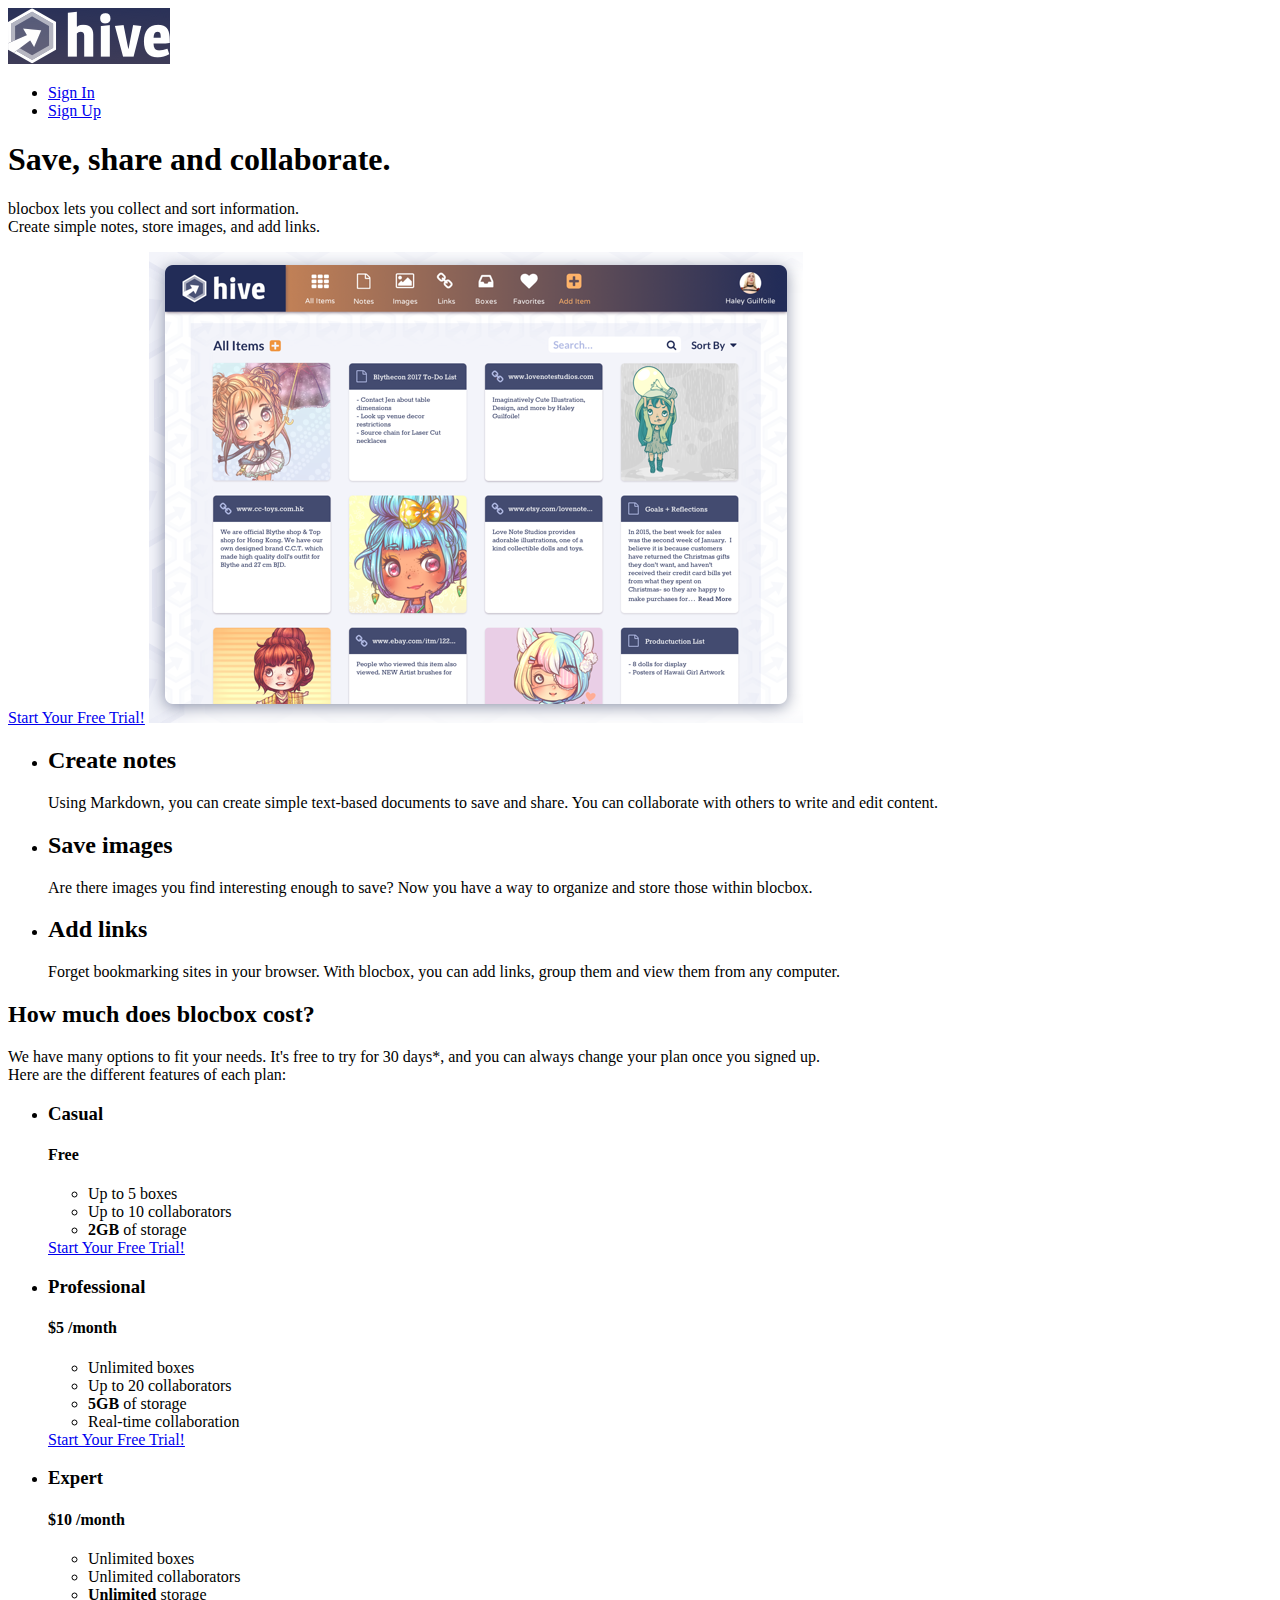
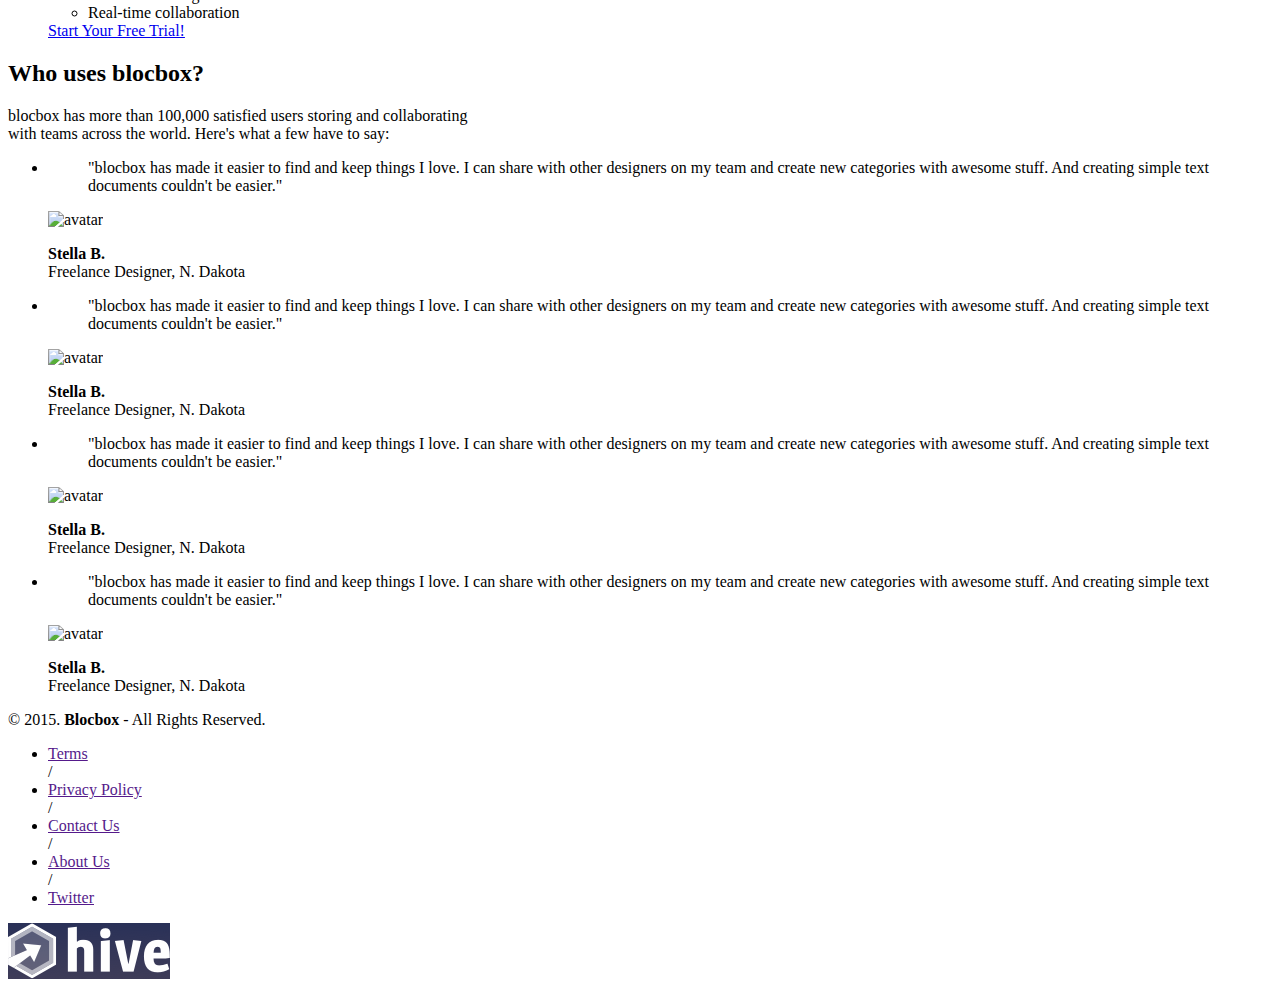
==== index.html @ 85433d08 "html for homepage, and logo / screenshot images added" ====
<!DOCTYPE html>
 <html lang="en-us">
 <head>
   <meta http-equiv="X-UA-Compatible" content="IE=Edge">
   <meta name="viewport" content="width=device-width, initial-scale=1">
   <meta charset="UTF-8">
   <title>Save, share and collaborate | Blocbox</title>

  <!-- Google Fonts -->
  <link href='http://fonts.googleapis.com/css?family=Lato:300,400,700,300italic,400italic,700italic|Varela+Round' rel='stylesheet' type='text/css'>
     
</head>
 <body>
      <!-- Hero -->
 <header>
   <nav class="container">
     <div class="one-half">
       <a href="index.html" class="site-logo"><img src="images/site-logo.png" alt="Blocbox" /></a>
     </div>
     <div class="one-half">
       <ul>
         <li><a href="signin.html">Sign In</a></li>
         <li class="btn-outline"><a href="signup.html">Sign Up</a></li>
       </ul>
     </div>
   </nav>
   <div class="container hero">
     <h1>Save, share and collaborate.</h1>
     <p>blocbox lets you collect and sort information.<br/>Create simple notes, store images, and add links.</p>
     <a href="signup.html" class="btn">Start Your Free Trial!</a>
     <img src="images/dashboard.png" alt="Blocbox" />
   </div>
 </header>
     <main role="main">
   <!-- Benefits -->
   <section class="benefits">
     <ul class="container">
       <li class="one-third">
         <h2>Create notes</h2>
         <p>Using Markdown, you can create simple text-based documents to save and share. You can collaborate with others to write and edit content.</p>
       </li>
       <li class="one-third">
         <h2>Save images</h2>
         <p>Are there images you find interesting enough to save? Now you have a way to organize and store those within blocbox.</p>
       </li>
       <li class="one-third">
         <h2>Add links</h2>
         <p>Forget bookmarking sites in your browser. With blocbox, you can add links, group them and view them from any computer.</p>
       </li>
     </ul>
   </section>
         
 <!-- Pricing -->
 <section class="pricing">
   <div class="container">
     <h2>How much does blocbox cost?</h2>
     <p>We have many options to fit your needs. It's free to try for 30 days*, and you can always change your plan once you signed up. <br/>Here are the different features of each plan:</p>
   </div>
   <ul class="container">
     <li class="one-third">
       <div class="box">
         <h3>Casual</h3>
         <h4>Free</h4>
         <ul>
           <li>Up to 5 boxes</li>
           <li>Up to 10 collaborators</li>
           <li><strong>2GB</strong> of storage</li>
         </ul>
         <a href="signup.html" class="btn">Start Your Free Trial!</a>
       </div>
     </li>
           <li class="one-third">
      <div class="box middle">
        <h3>Professional</h3>
        <h4><span>$</span>5 <span class="month">/month</span></h4>
        <ul>
          <li>Unlimited boxes</li>
          <li>Up to 20 collaborators</li>
          <li><strong>5GB</strong> of storage</li>
          <li>Real-time collaboration</li>
        </ul>
        <a href="signup.html" class="btn">Start Your Free Trial!</a>
      </div>
    </li>
    <li class="one-third">
      <div class="box">
        <h3>Expert</h3>
        <h4><span>$</span>10 <span class="month">/month</span></h4>
        <ul>
          <li>Unlimited boxes</li>
          <li>Unlimited collaborators</li>
          <li><strong>Unlimited</strong> storage</li>
          <li>Real-time collaboration</li>
        </ul>
        <a href="signup.html" class="btn">Start Your Free Trial!</a>
      </div>
    </li>
   </ul>
     
 </section>
         
 <!-- Testimonials -->
 <section class="testimonials">
   <div class="container">
     <h2>Who uses blocbox?</h2>
     <p>blocbox has more than 100,000 satisfied users storing and collaborating<br/> with teams across the world. Here's what a few have to say:</p>
   </div>
   <ul class="container">
     <li class="one-fourth">
       <blockquote>"blocbox has made it easier to find and keep things I love. I can share with other designers on my team and create new categories with awesome stuff. And creating simple text documents couldn't be easier."
       </blockquote>
       <img src="https://s3.amazonaws.com/uifaces/faces/twitter/jsa/128.jpg" alt="avatar">
       <p class="name"><strong>Stella B.</strong><br/>Freelance Designer, N. Dakota</p>
     </li>  
        <li class="one-fourth">
    <blockquote>"blocbox has made it easier to find and keep things I love. I can share with other designers on my team and create new categories with awesome stuff. And creating simple text documents couldn't be easier."
    </blockquote>
    <img src="https://s3.amazonaws.com/uifaces/faces/twitter/jsa/128.jpg" alt="avatar">
    <p class="name"><strong>Stella B.</strong><br/>Freelance Designer, N. Dakota</p>
  </li>
  <li class="one-fourth">
    <blockquote>"blocbox has made it easier to find and keep things I love. I can share with other designers on my team and create new categories with awesome stuff. And creating simple text documents couldn't be easier."
    </blockquote>
    <img src="https://s3.amazonaws.com/uifaces/faces/twitter/jsa/128.jpg" alt="avatar">
    <p class="name"><strong>Stella B.</strong><br/>Freelance Designer, N. Dakota</p>
  </li>
  <li class="one-fourth">
    <blockquote>"blocbox has made it easier to find and keep things I love. I can share with other designers on my team and create new categories with awesome stuff. And creating simple text documents couldn't be easier."
    </blockquote>
    <img src="https://s3.amazonaws.com/uifaces/faces/twitter/jsa/128.jpg" alt="avatar">
    <p class="name"><strong>Stella B.</strong><br/>Freelance Designer, N. Dakota</p>
  </li>     
  </ul>
 </section>
 </main>
      
 <!-- Footer -->
 <footer>
   <div class="container footer-nav-block">
       <div class="left-footer-block one-third">
         <p class="copyright-block">&copy; 2015. <strong>Blocbox</strong> - All Rights Reserved.</p>
       </div>
       <nav class="link-block middle-footer-block one-third">
         <ul>
           <li><a href="">Terms</a></li> /
           <li><a href="">Privacy Policy</a></li> /
           <li><a href="">Contact Us</a></li> /
           <li><a href="">About Us</a></li> /
           <li><a href="">Twitter</a></li>
         </ul>
       </nav>
       <div class="right-footer-block one-third">
         <img class="logo" src="images/site-logo.png" alt="Blocbox" />
       </div>
   </div>
 </footer>
 
 </body>
 </html>
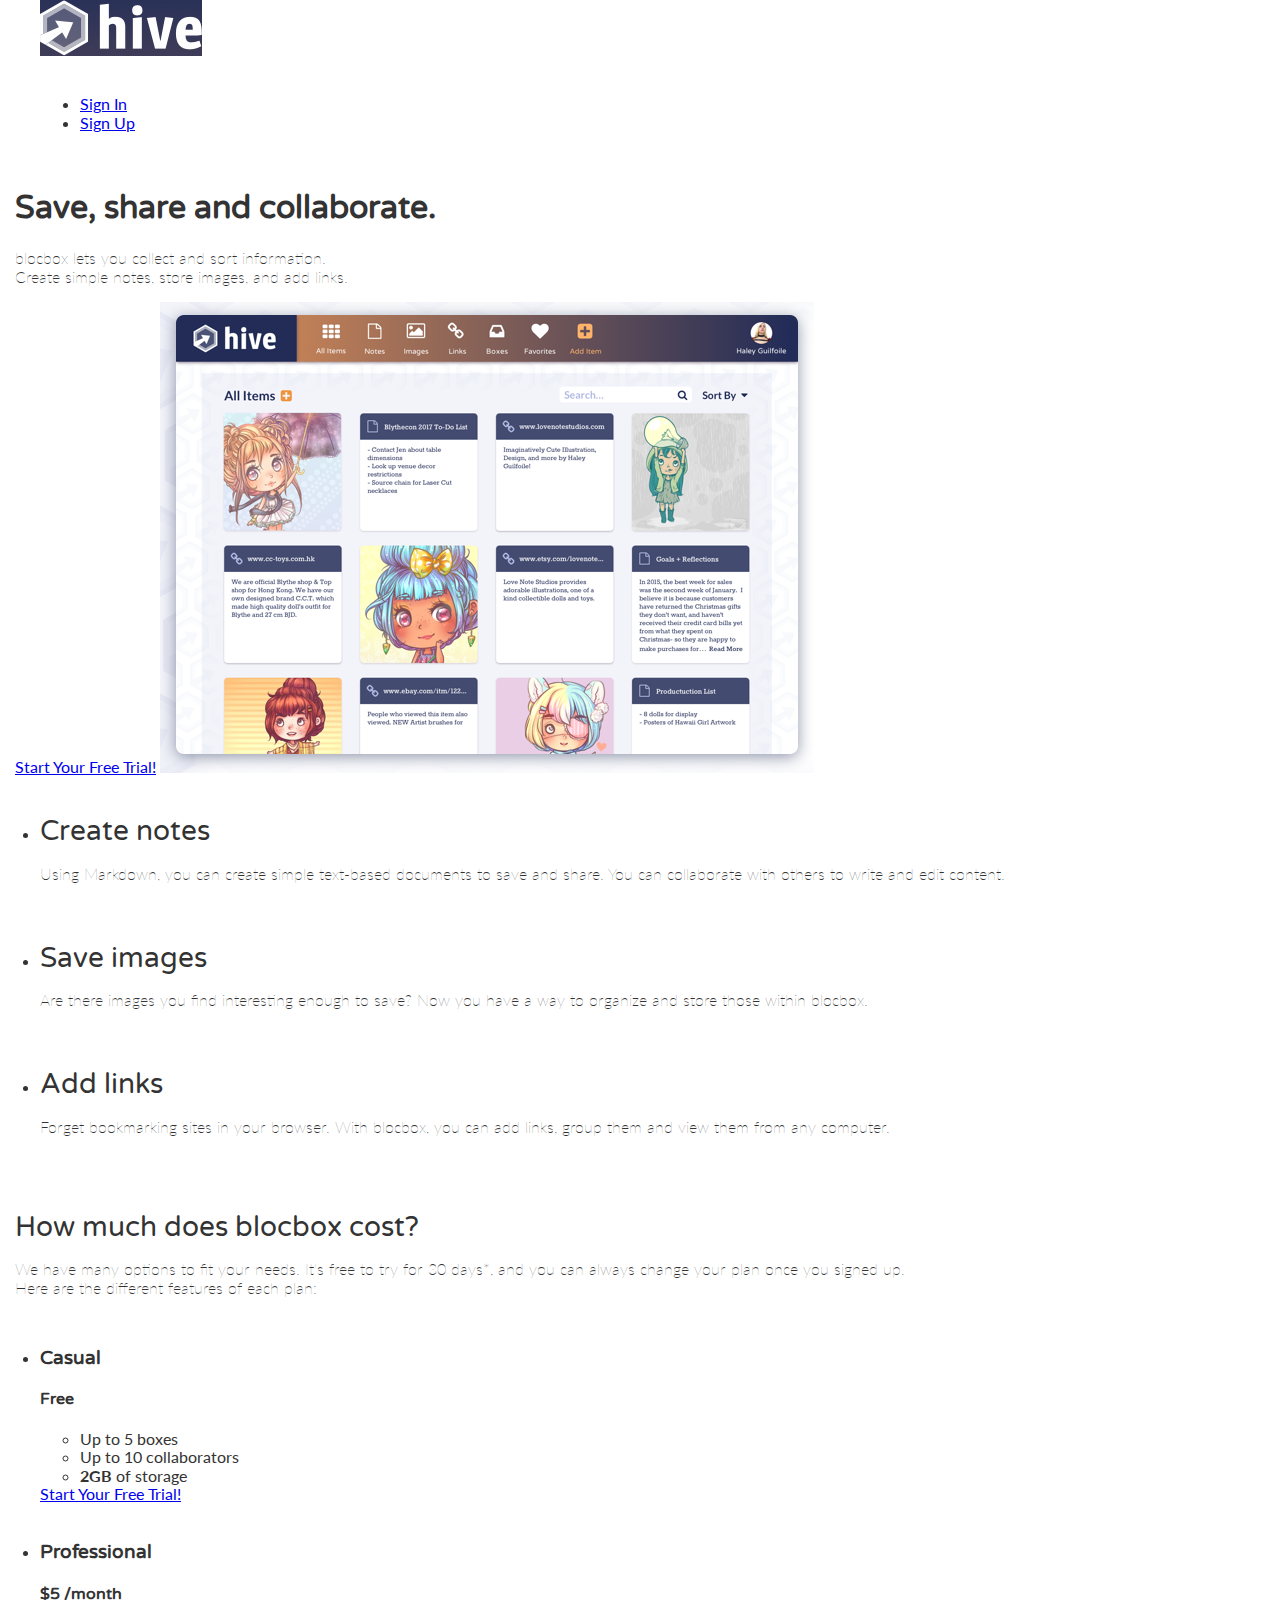
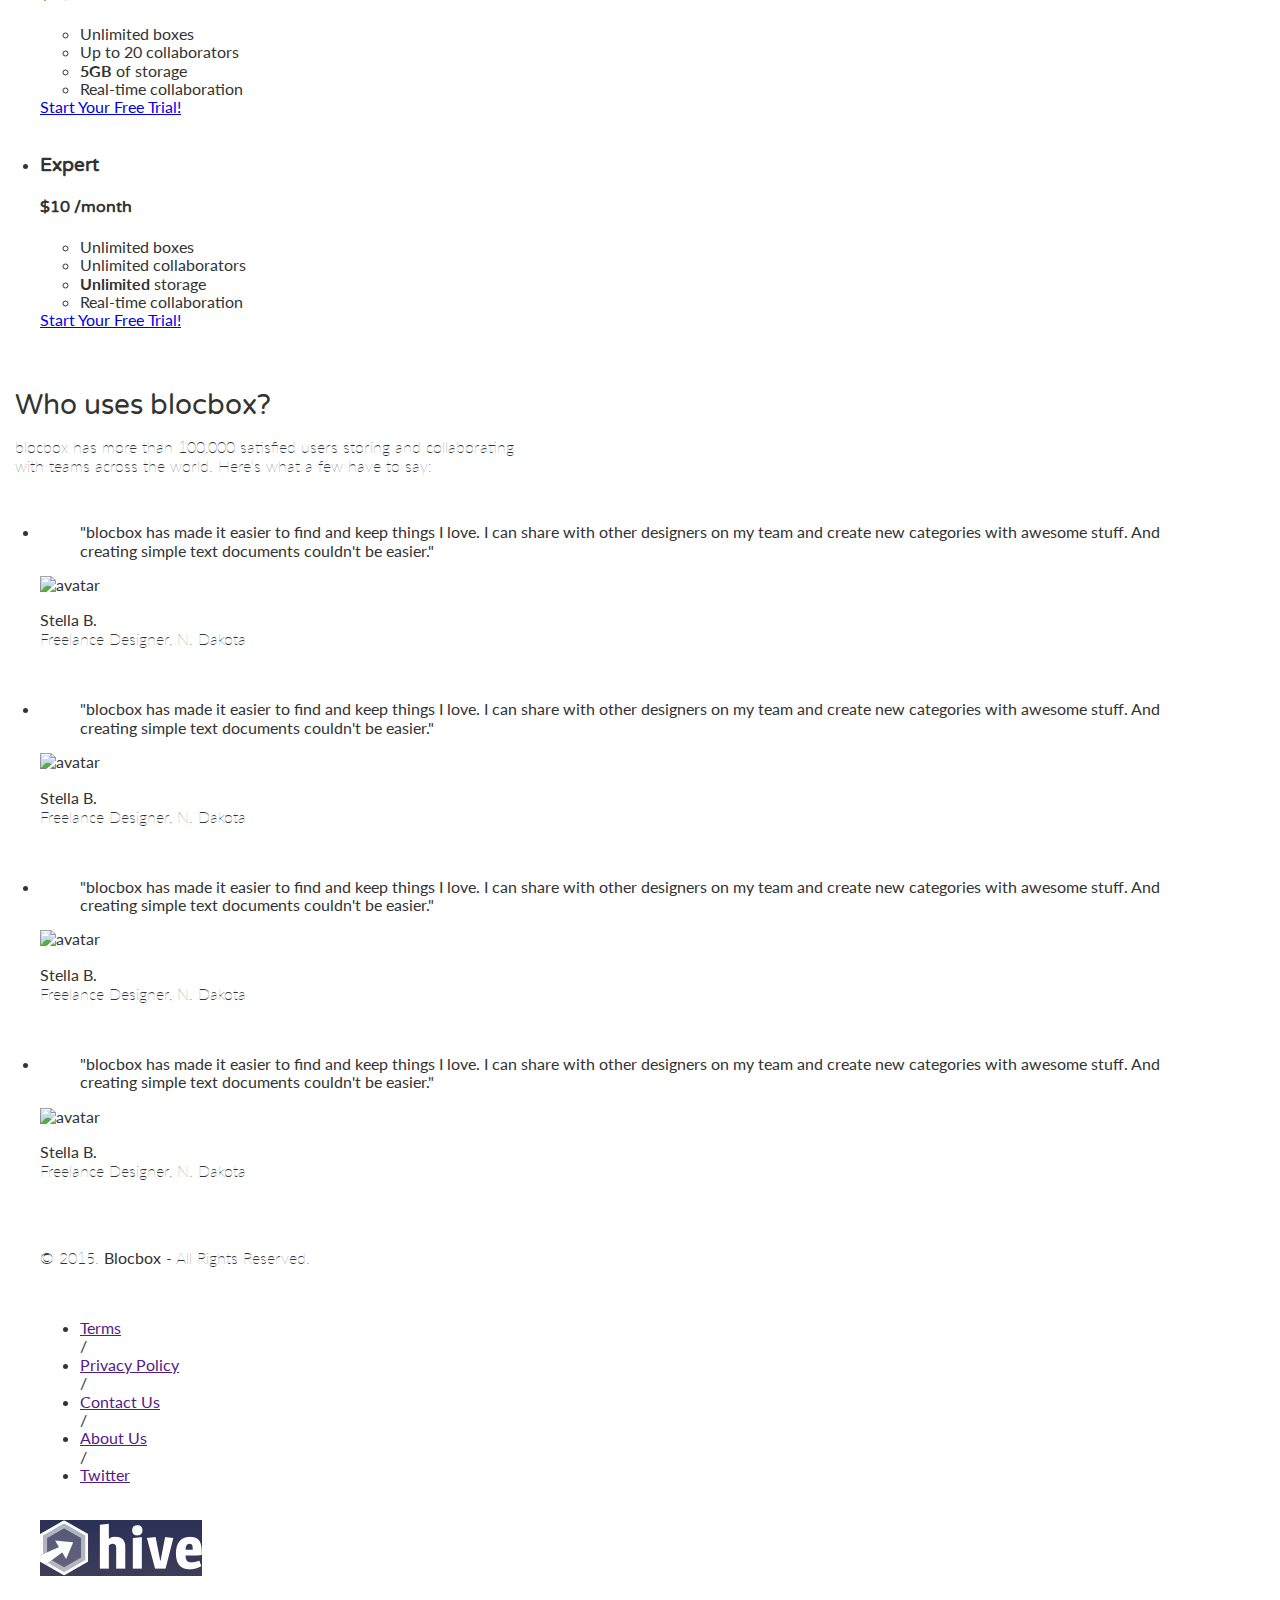
==== commit aa3af1f9: "split off into gh-branch, added start of css styling" ====
--- a/index.html
+++ b/index.html
@@ -9,6 +9,12 @@
   <!-- Google Fonts -->
   <link href='http://fonts.googleapis.com/css?family=Lato:300,400,700,300italic,400italic,700italic|Varela+Round' rel='stylesheet' type='text/css'>
      
+ <!-- CSS -->
+ <link rel="stylesheet" href="css/normalize.css">
+ <link rel="stylesheet" href="css/style.css">
+ <link rel="stylesheet" href="css/font-awesome.css">
+ <link rel="stylesheet" href="css/animate.css">
+ 
 </head>
  <body>
       <!-- Hero -->
@@ -25,7 +31,7 @@
      </div>
    </nav>
    <div class="container hero">
-     <h1>Save, share and collaborate.</h1>
+     <h1 class="animated fadeIn">Save, share and collaborate.</h1>
      <p>blocbox lets you collect and sort information.<br/>Create simple notes, store images, and add links.</p>
      <a href="signup.html" class="btn">Start Your Free Trial!</a>
      <img src="images/dashboard.png" alt="Blocbox" />
--- a/css/style.css
+++ b/css/style.css
@@ -0,0 +1,44 @@
+ html, body{
+   overflow-x: hidden;
+ }
+ body {
+   font-family: "Lato", Helvetica, Arial, sans-serif;
+   color:#333333;
+ }
+ h1, h2, h3, h4, h5, h6 {
+   font-family: "Varela Round", Helvetica, Arial, sans-serif;
+ }
+ h2 {
+   font-size:28px;
+   font-weight: normal;
+   margin-bottom: 5px;
+ }
+ p {
+   font-size:16px;
+   line-height: 19px;
+   font-weight: 100;
+ }
+
+ /* GRID */
+ .container {
+   margin-right: auto;
+   margin-left: auto;
+   padding-left: 15px;
+   padding-right: 15px;
+   position: relative;
+ }
+ .container:before,
+ .container:after {
+   content: " ";
+   display: table;
+ }
+ .container:after {
+   clear: both;
+ }
+ .one-half, .one-third, .one-fourth {
+   width:96%;
+   float:left;
+   position:relative;
+   min-height: 1px;
+   margin:0 2% 20px;
+ }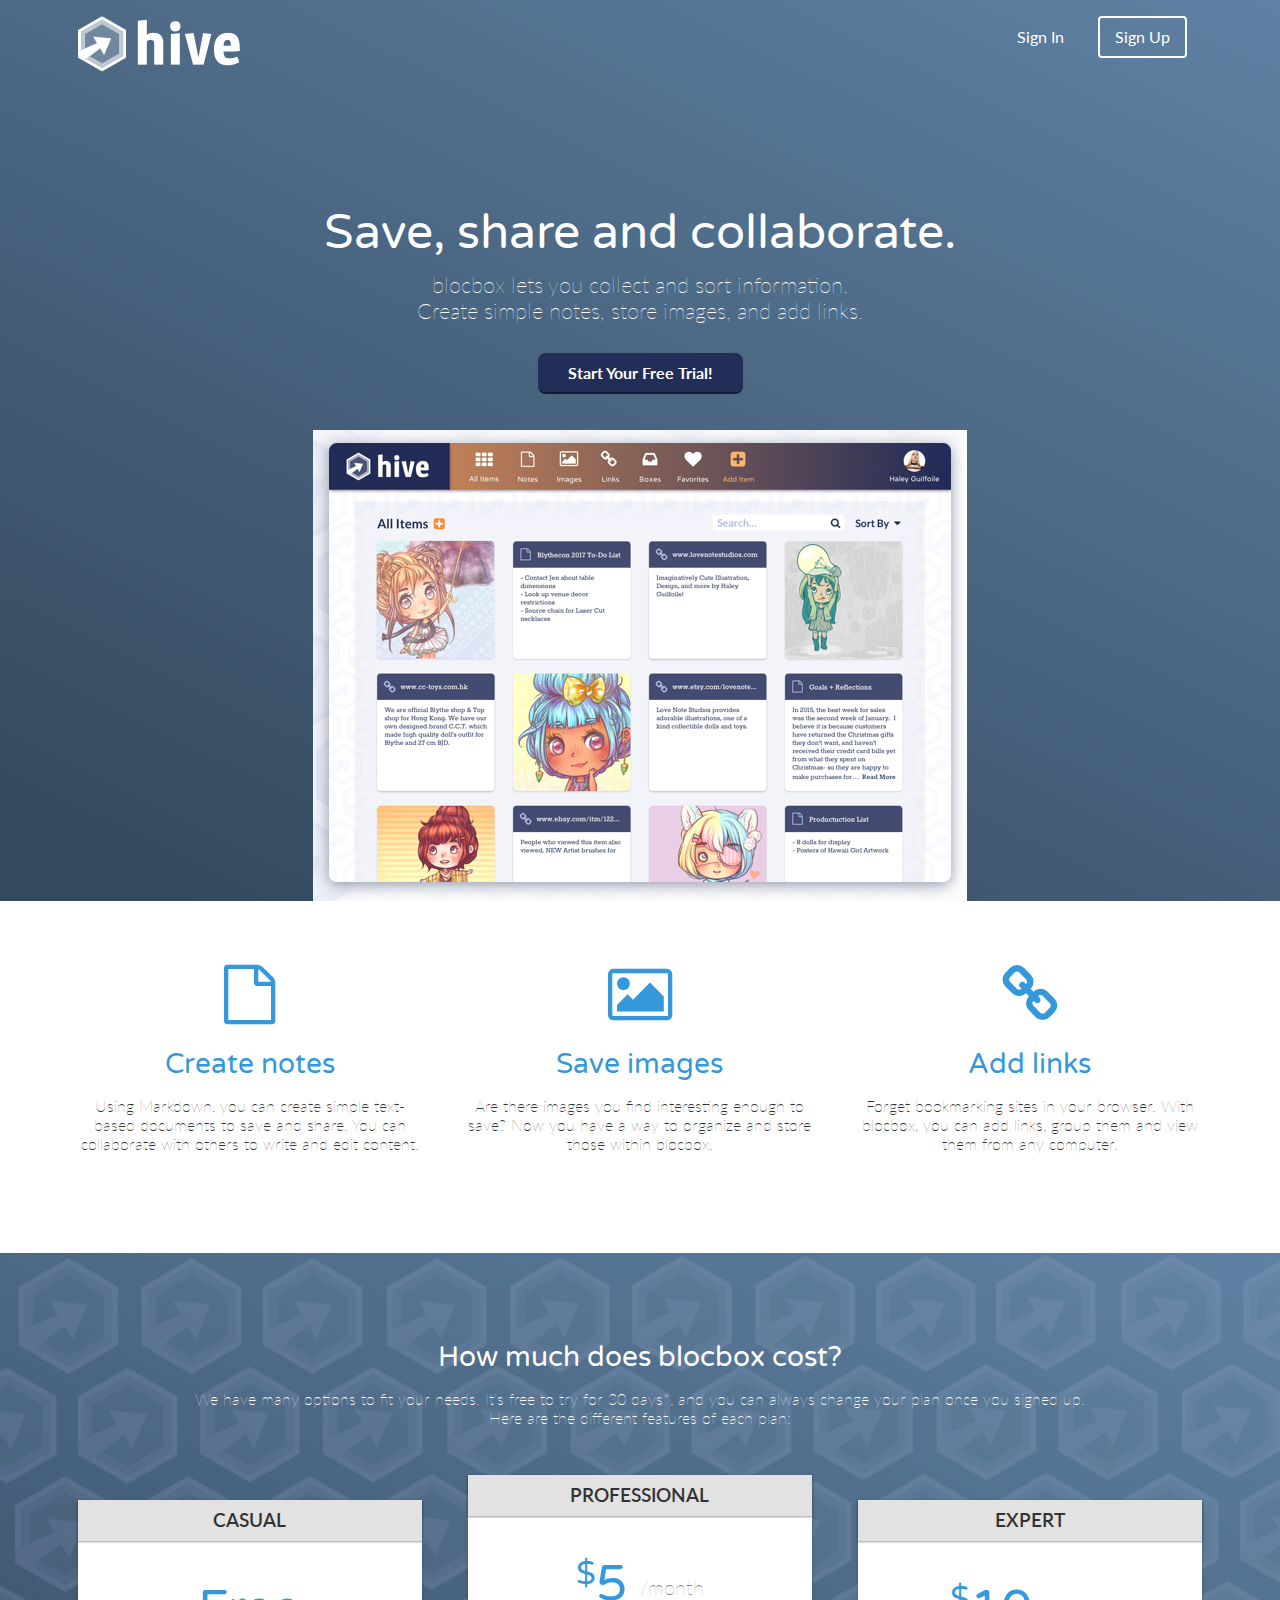
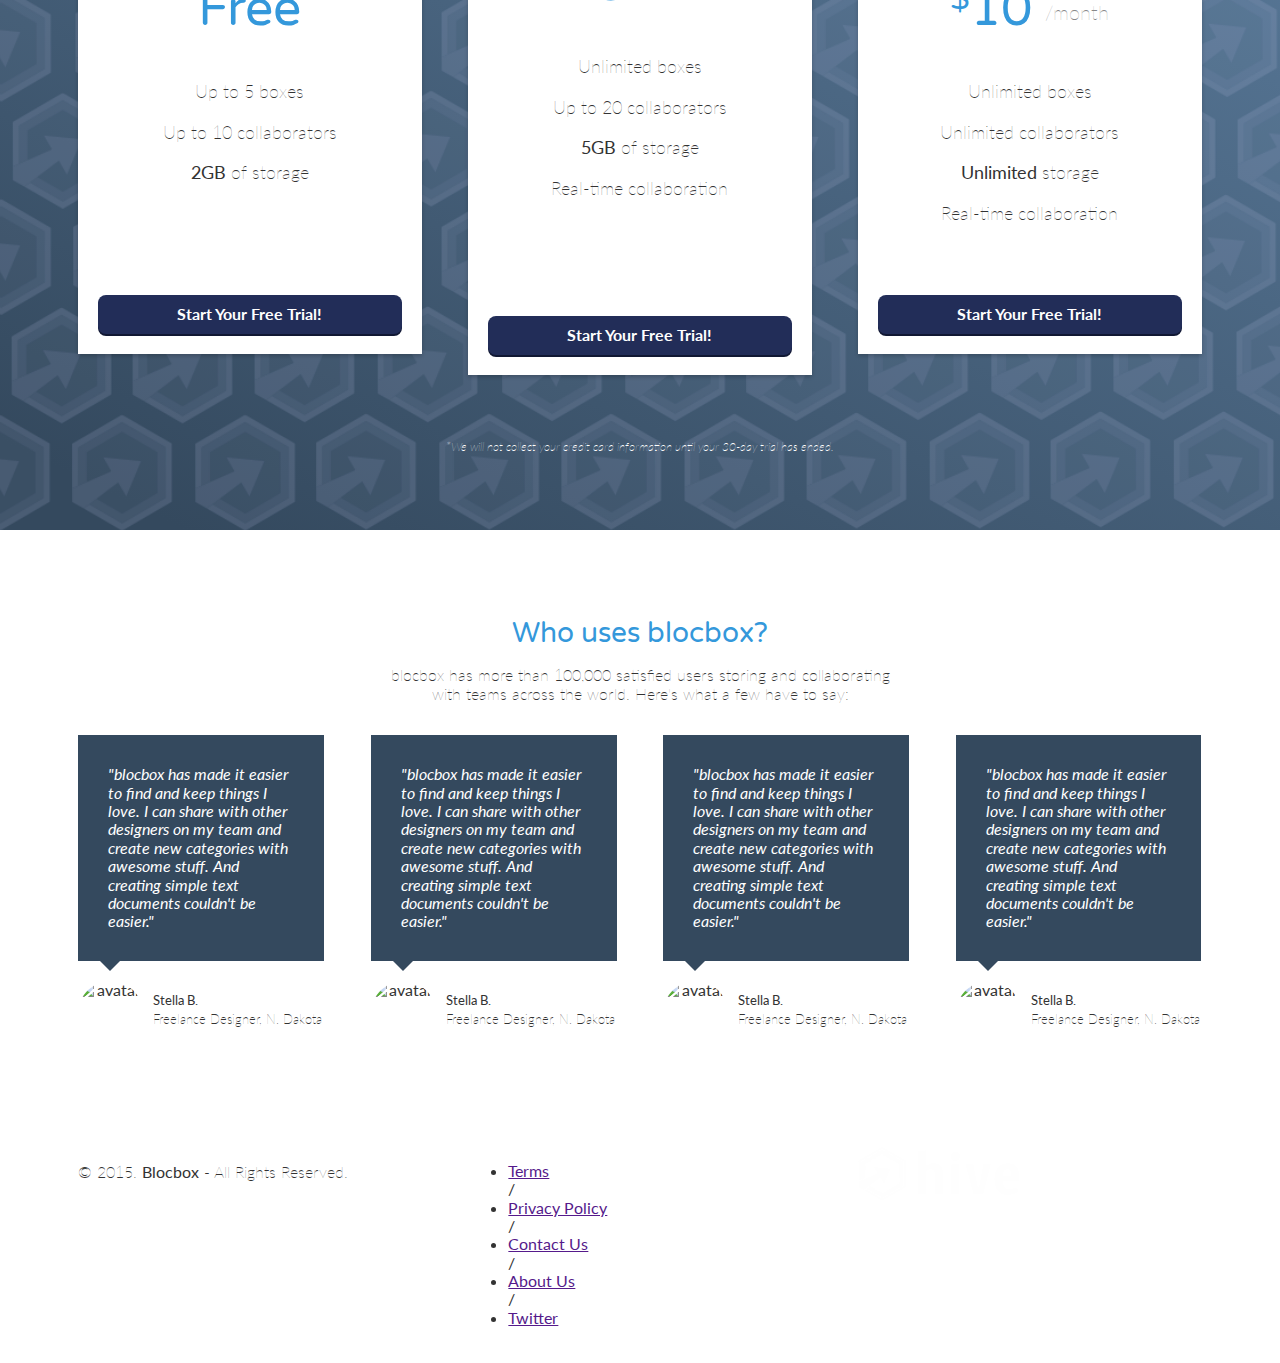
==== commit 77f6c563: "added more styling" ====
--- a/index.html
+++ b/index.html
@@ -42,14 +42,20 @@
    <section class="benefits">
      <ul class="container">
        <li class="one-third">
+        <i class="fa fa-file-o"></i>
+
          <h2>Create notes</h2>
          <p>Using Markdown, you can create simple text-based documents to save and share. You can collaborate with others to write and edit content.</p>
        </li>
        <li class="one-third">
+        <i class="fa fa-picture-o"></i>
+
          <h2>Save images</h2>
          <p>Are there images you find interesting enough to save? Now you have a way to organize and store those within blocbox.</p>
        </li>
        <li class="one-third">
+        <i class="fa fa-link"></i>
+
          <h2>Add links</h2>
          <p>Forget bookmarking sites in your browser. With blocbox, you can add links, group them and view them from any computer.</p>
        </li>
@@ -102,6 +108,9 @@
       </div>
     </li>
    </ul>
+      <div class="container">
+   <p class="small">*We will not collect your credit card information until your 30-day trial has ended.</p>
+ </div>
      
  </section>
          
--- a/css/style.css
+++ b/css/style.css
@@ -41,4 +41,253 @@
    position:relative;
    min-height: 1px;
    margin:0 2% 20px;
+ }
+
+@media (min-width: 768px) {
+   .container {
+     width: 750px;
+   }
+ }
+ @media (min-width: 992px) {
+   .container {
+     width: 970px;
+   }
+   .one-half {
+     width:46%;
+   }
+   .one-third {
+     width:29.33333%;
+   }
+   .one-fourth {
+     width:21%;
+   }
+ }
+ @media (min-width: 1200px) {
+   .container {
+     width: 1170px;
+   }
+ }
+
+/* HEADER */
+ header {
+   color:#FFFFFF;
+   background: #34495E;
+   background-image: linear-gradient(206deg, #5F81A3 0%, #34495E 94%);
+ }
+ header nav {
+   padding:1em 0;
+ }
+ header nav ul {
+   display:inline;
+   text-align: right;
+   float:right;
+   margin:0;
+ }
+ header nav ul > li {
+   list-style-type: none;
+   display: inline-block;
+   margin:0 15px;
+ }
+ header nav ul > li.btn-outline {
+   padding:10px 15px;
+   border:2px solid #FFFFFF;
+   border-radius: 4px;
+ }
+ header nav ul > li.btn-outline:hover {
+   background:#FFFFFF;
+ }
+ header nav ul > li > a {
+   color:#FFFFFF;
+   text-decoration: none;
+ }
+ header nav ul > li.btn-outline:hover > a {
+   color:#34495E;
+ }
+ header .hero {
+   text-align: center;
+   display:block;
+   position: relative;
+ }
+ header .hero h1 {
+   font-size:48px;
+   font-weight: normal;
+   margin:95px 0 0;
+ }
+ header .hero p {
+   font-size: 22px;
+   line-height: 26px;
+   font-weight: 100;
+   margin:10px 0 40px;
+ }
+ header .hero img {
+   display: block;
+   margin:3em auto 0;
+ }
+ /* BUTTONS */
+ .btn {
+   border-radius: 4px;
+   color:#FFFFFF;
+   font-weight: 700;
+   text-decoration: none;
+   padding:10px 30px;
+/* Rectangle 2: */
+background: #222D58;
+border-radius: 8px;
+   box-shadow: 0px 2px 0px 0px #111833;
+ }
+
+ /* BENEFITS */
+ .benefits {
+   text-align: center;
+   display:block;
+   position:relative;
+ }
+ .benefits ul {
+   margin: 0 auto;
+   padding:4em 0;
+ }
+ .benefits ul li {
+   list-style-type: none;
+   display: inline-block;
+ }
+ .benefits i {
+   color:#3498DB;
+   font-size:60px;
+   margin:0;
+   vertical-align: middle;
+ }
+ .benefits h2 {
+   color:#3498DB;
+ }
+
+ /* PRICING */
+ .pricing {
+   background: #34495E url("../images/background.png") top center no-repeat;
+   background: url("../images/background.png") top center no-repeat, linear-gradient(206deg, #5F81A3 0%, #34495E 94%);
+   background-size:cover;
+   text-align: center;
+   padding:4em 0;
+ }
+ .pricing h2, .pricing p {
+   color:#FFFFFF;
+ }
+ .pricing ul {
+   margin:0 auto;
+   padding:2em 0;
+ }
+ .pricing ul li {
+   list-style-type: none;
+ }
+
+.box {
+   padding:0 15px 15px;
+   background: #FFFFFF;
+   box-shadow: 0px 2px 4px 0px rgba(0,0,0,0.20);
+   min-height: 439px;
+   position: relative;
+   margin-top: 25px;
+ }
+ .box.middle {
+   min-height: 485px;
+   margin-top:0px;
+ }
+ .box h3 {
+   font-family: "Lato", Helvetica, Arial, sans-serif;
+   font-weight: 600;
+   text-transform: uppercase;
+   background: #E2E2E2;
+   box-shadow: 0px 1px 2px 0px rgba(0,0,0,0.40);
+   left:0;
+   right:0;
+   top:0;
+   text-align: center;
+   margin:0 -15px 40px;
+   padding:10px 0;
+ }
+
+ .box h4 {
+   font-size:50px;
+   font-weight: normal;
+   margin:40px 0 10px;
+   color:#3498DB;
+ }
+ .box h4 span {
+   font-size:32px;
+   vertical-align: top;
+ }
+ .box h4 span.month {
+   font-family: "Lato", Helvetica, Arial, sans-serif;
+   font-weight: 100;
+   color:#888888;
+   font-size:20px;
+   vertical-align: middle;
+ }
+ .box ul li {
+   font-size:18px;
+   margin-bottom:20px;
+   font-weight: 100;
+ }
+
+ .box .btn {
+   position:absolute;
+   bottom:20px;
+   left:20px;
+   right:20px;
+ }
+ .small {
+   font-size: 12px;
+   color: #FEFEFE;
+   line-height: 15px;
+   font-style:italic;
+ }
+
+ /* TESTIMONIALS */
+ .testimonials {
+   padding:4em 0;
+   text-align: center;
+ }
+ .testimonials h2 {
+   color:#3498DB;
+ }
+ .testimonials ul li {
+   list-style-type: none;
+ }
+ .testimonials blockquote {
+   color:#FFFFFF;
+   text-align: left;
+   font-style: italic;
+   background:#34495E;
+   position: relative;
+   padding:30px;
+   width:auto;
+   margin:0;
+ }
+ .testimonials blockquote:after {
+   top: 100%;
+   left: 13%;
+   border: solid transparent;
+   content: " ";
+   height: 0;
+   width: 0;
+   position: absolute;
+   pointer-events: none;
+   border-top-color: #34495E;
+   border-width: 10px;
+   margin-left: -10px;
+ }
+
+ .testimonials img {
+   height: 65px;
+   width: 65px;
+   border-radius:50%;
+   float: left;
+   display: inline-block;
+   margin:20px 10px 0 0;
+ }
+ .testimonials p.name {
+   float: left;
+   display: inline-block;
+   text-align: left;
+   font-size:13px;
+   margin-top: 30px;
  }